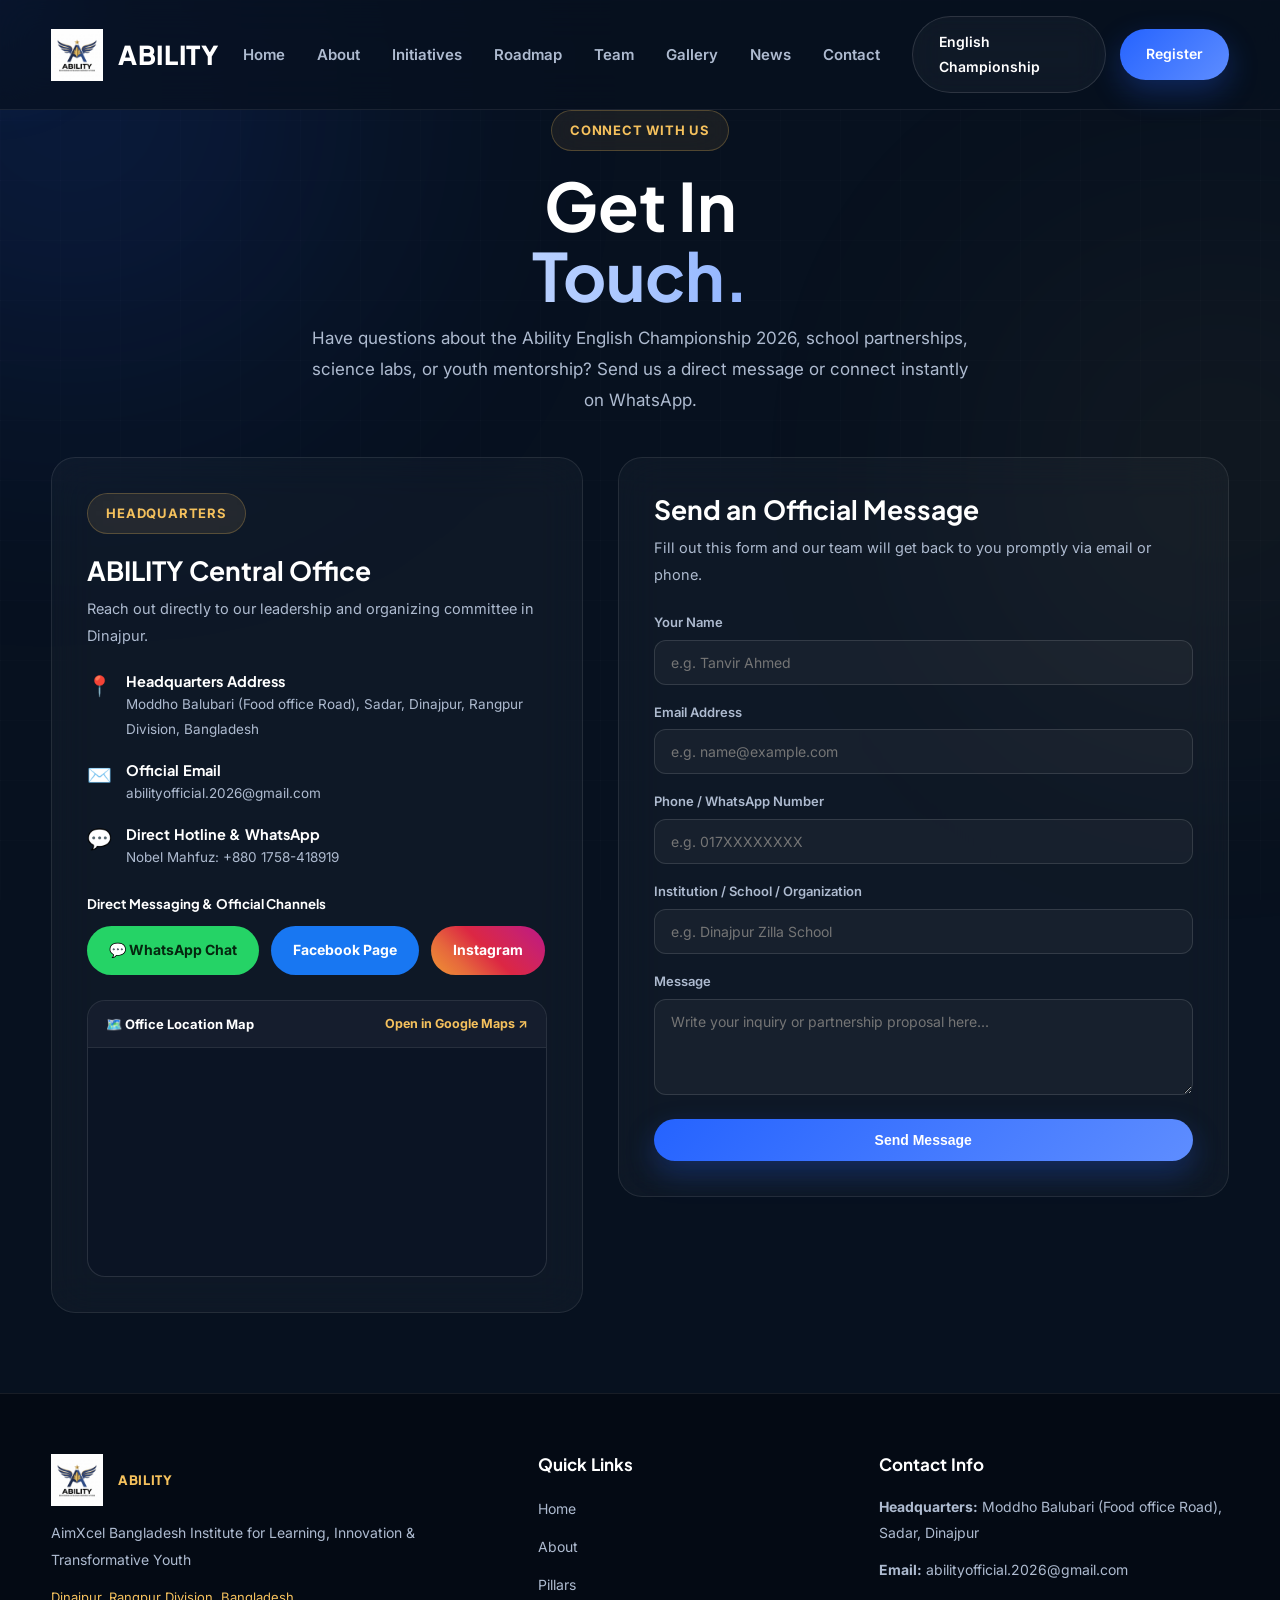
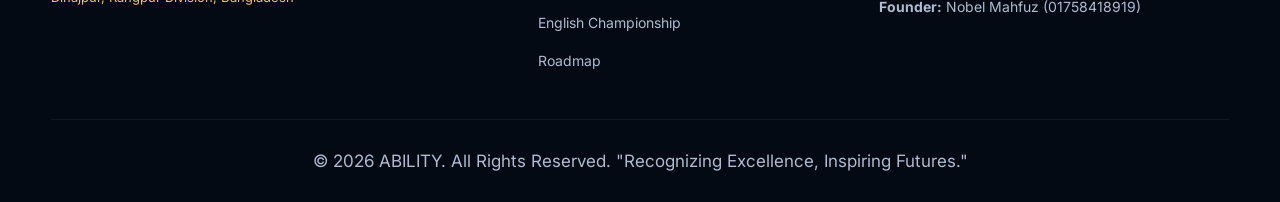
==== contact.html @ b31325cd "Updated all website pages and assets" ====
<!DOCTYPE html>
<html lang="en">
<head>
    <meta charset="UTF-8">
    <meta name="viewport" content="width=device-width, initial-scale=1.0">
    <title>Contact Us | ABILITY</title>
    <meta name="description" content="Connect with ABILITY headquarters in Dinajpur. Reach out via WhatsApp, email, or send us a direct message.">
    
    <link rel="preconnect" href="https://fonts.googleapis.com">
    <link rel="preconnect" href="https://fonts.gstatic.com" crossorigin>
    <link href="https://fonts.googleapis.com/css2?family=Inter:wght@300;400;500;600;700&family=Plus+Jakarta+Sans:wght@600;700;800&display=swap" rel="stylesheet">
    
    <link rel="stylesheet" href="assets/css/style.css">
</head>
<body>

    <!-- ================= BACKGROUND ================= -->
    <div class="background-grid"></div>
    <div class="background-glow glow-1"></div>
    <div class="background-glow glow-2"></div>
    <div class="mouse-glow"></div>

    <!-- ================= HEADER ================= -->
    <header class="header">
        <div class="container">
            <nav class="navbar">
                <a href="index.html" class="logo">
                    <img src="assets/images/logo.png" alt="ABILITY Logo">
                    <span>ABILITY</span>
                </a>

                <ul class="nav-menu">
                    <li><a href="index.html">Home</a></li>
                    <li><a href="index.html#about">About</a></li>
                    <li><a href="index.html#pillars">Initiatives</a></li>
                    <li><a href="index.html#roadmap">Roadmap</a></li>
                    <li><a href="team.html">Team</a></li>
                    <li><a href="gallery.html">Gallery</a></li>
                    <li><a href="news.html">News</a></li>
                    <li><a href="contact.html" class="active">Contact</a></li>
                </ul>

                <div class="nav-buttons">
                    <a href="english-championship.html" class="btn btn-outline">English Championship</a>
                    <a href="register.html" class="btn btn-primary">Register</a>
                </div>

                <div class="menu-btn" id="menu-btn">
                    <span></span>
                    <span></span>
                    <span></span>
                </div>
            </nav>
        </div>
    </header>

    <!-- ================= PAGE HERO ================= -->
    <section class="page-hero">
        <div class="container text-center">
            <span class="section-tag">CONNECT WITH US</span>
            <h1 class="hero-title">Get In <span>Touch.</span></h1>
            <p class="hero-description">
                Have questions about the Ability English Championship 2026, school partnerships, science labs, or youth mentorship? Send us a direct message or connect instantly on WhatsApp.
            </p>
        </div>
    </section>

    <!-- ================= CONTACT & MAP SECTION ================= -->
    <section class="contact-section reveal">
        <div class="container">
            <div class="contact-grid">
                
                <!-- LEFT: CONTACT INFO & ACTION CHANNELS -->
                <div class="contact-info-card">
                    <span class="section-tag">HEADQUARTERS</span>
                    <h3>ABILITY Central Office</h3>
                    <p class="contact-lead">
                        Reach out directly to our leadership and organizing committee in Dinajpur.
                    </p>

                    <div class="info-list">
                        <div class="info-item">
                            <div class="info-icon">📍</div>
                            <div>
                                <h5>Headquarters Address</h5>
                                <p>Moddho Balubari (Food office Road), Sadar, Dinajpur, Rangpur Division, Bangladesh</p>
                            </div>
                        </div>

                        <div class="info-item">
                            <div class="info-icon">✉️</div>
                            <div>
                                <h5>Official Email</h5>
                                <p><a href="mailto:abilityofficial.2026@gmail.com">abilityofficial.2026@gmail.com</a></p>
                            </div>
                        </div>

                        <div class="info-item">
                            <div class="info-icon">💬</div>
                            <div>
                                <h5>Direct Hotline & WhatsApp</h5>
                                <p>Nobel Mahfuz: +880 1758-418919</p>
                            </div>
                        </div>
                    </div>

                    <!-- DIRECT QUICK CHANNELS WITH BIGGER BRAND BUTTONS -->
                    <div class="social-box">
                        <h5>Direct Messaging & Official Channels</h5>
                        <div class="brand-buttons-row">
                            <a href="https://wa.me/8801758418919?text=Hello%20ABILITY%20Team,%20I%20have%20an%20inquiry%20regarding%20the%20English%20Championship%202026." target="_blank" rel="noopener noreferrer" class="brand-btn btn-whatsapp">
                                💬 WhatsApp Chat
                            </a>
                            <a href="https://www.facebook.com/profile.php?id=61593078632168" target="_blank" rel="noopener noreferrer" class="brand-btn btn-facebook">
                                Facebook Page
                            </a>
                            <a href="https://www.instagram.com/ability_official.bd?igsh=bXRxYW84OXI5aXI0&igsi=bXRxYW84OXI5aXI0" target="_blank" rel="noopener noreferrer" class="brand-btn btn-instagram">
                                Instagram
                            </a>
                        </div>
                    </div>

                    <!-- EMBEDDED MAP -->
                    <div class="map-container">
                        <div class="map-header">
                            <span>🗺️ Office Location Map</span>
                            <a href="https://maps.app.goo.gl/RxtXwzQUQpukvYbc9" target="_blank" rel="noopener noreferrer" class="map-direct-link">Open in Google Maps ↗</a>
                        </div>
                        <iframe 
                            src="https://maps.google.com/maps?q=Moddho%20Balubari%20Food%20office%20Road%20Dinajpur&t=&z=15&ie=UTF8&iwloc=&output=embed" 
                            width="100%" 
                            height="220" 
                            style="border:0;" 
                            allowfullscreen="" 
                            loading="lazy" 
                            referrerpolicy="no-referrer-when-downgrade">
                        </iframe>
                    </div>
                </div>

                <!-- RIGHT: CONTACT FORM -->
                <div class="contact-form-card">
                    <h3>Send an Official Message</h3>
                    <p class="form-subtext">Fill out this form and our team will get back to you promptly via email or phone.</p>
                    
                    <form class="contact-form" onsubmit="event.preventDefault(); alert('Thank you! Your message has been sent to abilityofficial.2026@gmail.com.');">
                        <div class="form-group">
                            <label>Your Name</label>
                            <input type="text" placeholder="e.g. Tanvir Ahmed" required>
                        </div>

                        <div class="form-group">
                            <label>Email Address</label>
                            <input type="email" placeholder="e.g. name@example.com" required>
                        </div>

                        <div class="form-group">
                            <label>Phone / WhatsApp Number</label>
                            <input type="tel" placeholder="e.g. 017XXXXXXXX" required>
                        </div>

                        <div class="form-group">
                            <label>Institution / School / Organization</label>
                            <input type="text" placeholder="e.g. Dinajpur Zilla School" required>
                        </div>

                        <div class="form-group">
                            <label>Message</label>
                            <textarea rows="4" placeholder="Write your inquiry or partnership proposal here..." required></textarea>
                        </div>

                        <button type="submit" class="btn btn-primary btn-block">Send Message</button>
                    </form>
                </div>

            </div>
        </div>
    </section>

    <!-- ================= FOOTER ================= -->
    <footer class="footer">
        <div class="container">
            <div class="footer-grid">
                <div class="footer-brand">
                    <a href="index.html" class="logo">
                        <img src="assets/images/logo.png" alt="ABILITY Logo">
                        <span>ABILITY</span>
                    </a>
                    <p>AimXcel Bangladesh Institute for Learning, Innovation & Transformative Youth</p>
                    <span>Dinajpur, Rangpur Division, Bangladesh</span>
                </div>

                <div class="footer-links">
                    <h4>Quick Links</h4>
                    <ul>
                        <li><a href="index.html">Home</a></li>
                        <li><a href="index.html#about">About</a></li>
                        <li><a href="index.html#pillars">Pillars</a></li>
                        <li><a href="english-championship.html">English Championship</a></li>
                        <li><a href="index.html#roadmap">Roadmap</a></li>
                    </ul>
                </div>

                <div class="footer-contact">
                    <h4>Contact Info</h4>
                    <p><strong>Headquarters:</strong> Moddho Balubari (Food office Road), Sadar, Dinajpur</p>
                    <p><strong>Email:</strong> abilityofficial.2026@gmail.com</p>
                    <p><strong>Founder:</strong> Nobel Mahfuz (01758418919)</p>
                </div>
            </div>

            <div class="footer-bottom">
                <p>&copy; 2026 ABILITY. All Rights Reserved. "Recognizing Excellence, Inspiring Futures."</p>
            </div>
        </div>
    </footer>

    <script src="assets/js/script.js"></script>
</body>
</html>
---- assets/css/style.css ----
/*====================================================
ABILITY 2.0 PREMIUM DESIGN SYSTEM
Refactored & Consolidated Sheet
====================================================*/
/*==============================
ROOT VARIABLES
==============================*/
:root {
  --navy: #07111F;
  --surface: #101B2D;
  --surface-light: #16243C;
  --surface-hover: #1B2C49;
  --primary: #2563FF;
  --primary-light: #5E8DFF;
  --primary-dark: #1A4FD9;
  --gold: #F5C15D;
  --gold-soft: #FFD980;
  --white: #FFFFFF;
  --text: #EDF3FF;
  --muted: #AEBBD0;
  --border: rgba(255, 255, 255, 0.08);
  --border-light: rgba(255, 255, 255, 0.12);
  --border-gold: rgba(245, 193, 93, 0.35);
  --shadow-sm: 0 10px 30px rgba(0, 0, 0, 0.18);
  --shadow: 0 25px 70px rgba(0, 0, 0, 0.35);
  --shadow-lg: 0 35px 90px rgba(0, 0, 0, 0.50);
  --radius: 24px;
  --radius-small: 18px;
  --transition: 0.35s ease;
  --container: 1340px;
}
/*==============================
RESET & GLOBAL SCROLL OVERLAP FIX
==============================*/
* {
  margin: 0;
  padding: 0;
  box-sizing: border-box;
}
html {
  scroll-behavior: smooth;
  scroll-padding-top: 110px; /* Header clearance fix */
}
body {
  background: var(--navy);
  color: var(--text);
  font-family: 'Inter', sans-serif;
  line-height: 1.75;
  overflow-x: hidden;
  position: relative;
  text-rendering: optimizeLegibility;
  -webkit-font-smoothing: antialiased;
  -moz-osx-font-smoothing: grayscale;
}
/*==============================
SELECTION & SCROLLBAR
==============================*/
::selection {
  background: var(--gold);
  color: #000;
}
::-webkit-scrollbar {
  width: 11px;
}
::-webkit-scrollbar-track {
  background: #08111C;
}
::-webkit-scrollbar-thumb {
  background: linear-gradient(180deg, var(--primary), var(--gold));
  border-radius: 999px;
  border: 2px solid #08111C;
}
::-webkit-scrollbar-thumb:hover {
  background: linear-gradient(180deg, var(--primary-light), var(--gold-soft));
}
/*==============================
BASE ELEMENTS
==============================*/
img {
  display: block;
  max-width: 100%;
  height: auto;
  user-select: none;
}
a {
  text-decoration: none;
  color: inherit;
  transition: var(--transition);
}
ul {
  list-style: none;
}
.container {
  width: min(92%, var(--container));
  margin-inline: auto;
  position: relative;
  z-index: 2;
}
/* TIGHTENED SECTION SPACING */
section {
  position: relative;
  padding: 65px 0;
  overflow: hidden;
}
h1, h2, h3, h4, h5 {
  font-family: 'Plus Jakarta Sans', sans-serif;
  font-weight: 700;
  line-height: 1.25;
  letter-spacing: 0px !important; /* FIXED: Removed -1.2px squishing */
  word-spacing: 0.5px !important;  /* FIXED: Ensures clear word separation */
  color: var(--white);
  text-shadow: none !important;    /* FIXED: Removes blurry glow */
  filter: none !important;
}
p {
  font-size: 17px;
  line-height: 1.9;
  color: var(--muted);
  text-shadow: none !important;
  filter: none !important;
}
/*==============================
BACKGROUND DECORATION
==============================*/
.background-grid {
  position: fixed;
  inset: 0;
  background-image:
    linear-gradient(rgba(255, 255, 255, .03) 1px, transparent 1px),
    linear-gradient(90deg, rgba(255, 255, 255, .03) 1px, transparent 1px);
  background-size: 60px 60px;
  opacity: .45;
  pointer-events: none;
  z-index: -3;
}
.background-glow {
  position: fixed;
  border-radius: 50%;
  filter: blur(150px);
  pointer-events: none;
  z-index: -2;
}
.glow-1 {
  width: 480px;
  height: 480px;
  background: #215CFF;
  left: -170px;
  top: -140px;
  opacity: .20;
}
.glow-2 {
  width: 420px;
  height: 420px;
  background: #F5C15D;
  right: -150px;
  top: 260px;
  opacity: .08;
}
.mouse-glow {
  position: fixed;
  width: 260px;
  height: 260px;
  border-radius: 50%;
  background: radial-gradient(circle, rgba(37, 99, 255, .18), rgba(37, 99, 255, .08) 35%, transparent 72%);
  pointer-events: none;
  transform: translate(-50%, -50%);
  filter: blur(12px);
  z-index: -1;
}
/*====================================================
HEADER & NAVBAR
====================================================*/
.header {
  position: fixed;
  top: 0;
  left: 0;
  width: 100%;
  z-index: 1000;
  padding: 16px 0;
  transition: all .35s ease;
  background: rgba(7, 17, 31, .75);
  backdrop-filter: blur(20px);
  -webkit-backdrop-filter: blur(20px);
  border-bottom: 1px solid rgba(255, 255, 255, .08);
}
.header.scrolled {
  padding: 12px 0;
  background: rgba(7, 17, 31, .92);
  box-shadow: 0 10px 40px rgba(0, 0, 0, .22);
}
.navbar {
  display: flex;
  align-items: center;
  justify-content: space-between;
  gap: 32px;
}
.logo {
  display: flex;
  align-items: center;
  gap: 15px;
  transition: var(--transition);
}
.logo:hover {
  transform: translateY(-2px);
}
.logo img {
  width: 52px;
  height: 52px;
  object-fit: contain;
}
.logo span {
  font-family: 'Plus Jakarta Sans', sans-serif;
  font-size: 26px;
  font-weight: 800;
  letter-spacing: .6px;
  color: var(--white);
}
.nav-menu {
  display: flex;
  align-items: center;
  gap: 32px;
}
.nav-menu a {
  position: relative;
  font-size: 15px;
  font-weight: 600;
  color: var(--muted);
  transition: var(--transition);
}
.nav-menu a:hover {
  color: var(--white);
}
.nav-menu a::after {
  content: "";
  position: absolute;
  left: 0;
  bottom: -6px;
  width: 0;
  height: 2px;
  border-radius: 999px;
  background: linear-gradient(90deg, var(--gold), var(--primary-light));
  transition: .35s;
}
.nav-menu a:hover::after {
  width: 100%;
}
.nav-buttons {
  display: flex;
  align-items: center;
  gap: 14px;
}
/*====================================================
BUTTONS
====================================================*/
.btn {
  display: inline-flex;
  align-items: center;
  justify-content: center;
  padding: 13px 26px;
  border-radius: 999px;
  font-size: 14px;
  font-weight: 600;
  cursor: pointer;
  transition: all .35s ease;
  user-select: none;
}
.btn-primary {
  background: linear-gradient(135deg, #2563FF, #5E8DFF);
  color: #fff;
  border: none;
  box-shadow: 0 12px 30px rgba(37, 99, 255, .28);
}
.btn-primary:hover {
  transform: translateY(-3px);
  box-shadow: 0 18px 45px rgba(37, 99, 255, .42);
}
.btn-outline {
  background: rgba(255, 255, 255, .04);
  border: 1px solid rgba(255, 255, 255, .12);
  backdrop-filter: blur(16px);
  -webkit-backdrop-filter: blur(16px);
  color: #fff;
}
.btn-outline:hover {
  transform: translateY(-3px);
  border-color: rgba(245, 193, 93, .45);
  background: rgba(245, 193, 93, .08);
}
.menu-btn {
  display: none;
  width: 40px;
  height: 40px;
  cursor: pointer;
  flex-direction: column;
  justify-content: center;
  gap: 6px;
}
.menu-btn span {
  width: 100%;
  height: 3px;
  border-radius: 999px;
  background: #fff;
}
/*====================================================
HERO
====================================================*/
.hero {
  min-height: auto;
  display: flex;
  align-items: center;
  padding: 130px 0 45px 0; /* Header headroom offset */
  overflow: hidden;
}
.hero-grid {
  display: grid;
  grid-template-columns: 1.08fr .92fr;
  align-items: center;
  gap: 60px;
}
.hero-content {
  position: relative;
  z-index: 5;
}
.section-tag {
  display: inline-flex;
  align-items: center;
  padding: 8px 18px;
  border-radius: 999px;
  border: 1px solid rgba(245, 193, 93, .25);
  background: rgba(245, 193, 93, .08);
  backdrop-filter: blur(18px);
  color: var(--gold);
  font-size: 13px;
  font-weight: 700;
  letter-spacing: .8px;
  text-transform: uppercase;
  margin-bottom: 20px;
}
.hero-title {
  font-size: clamp(3.2rem, 5.2vw, 4.6rem);
  line-height: 1.05;
  color: #fff;
  margin-bottom: 20px;
}
.hero-title span {
  display: block;
  background: linear-gradient(90deg, #ffffff, #A9C6FF, #2563FF);
  -webkit-background-clip: text;
  -webkit-text-fill-color: transparent;
}
.hero-description {
  max-width: 600px;
  font-size: 17px;
  line-height: 1.85;
  color: var(--muted);
  margin-bottom: 30px;
}
.hero-buttons {
  display: flex;
  flex-wrap: wrap;
  gap: 16px;
  margin-bottom: 28px;
}
.hero-stats {
  display: flex;
  gap: 16px;
  flex-wrap: wrap;
}
.stat-card {
  position: relative;
  overflow: hidden;
  min-width: 150px;
  padding: 20px;
  border-radius: 20px;
  background: rgba(255, 255, 255, .03);
  border: 1px solid rgba(255, 255, 255, .08);
  backdrop-filter: blur(18px);
  transition: .35s;
}
.stat-card::before {
  content: "";
  position: absolute;
  left: 0;
  top: 0;
  width: 100%;
  height: 3px;
  background: linear-gradient(90deg, var(--gold), var(--primary));
}
.stat-card:hover {
  transform: translateY(-6px);
  border-color: rgba(245, 193, 93, .40);
  box-shadow: 0 20px 40px rgba(0, 0, 0, .30);
}
.stat-card h3 {
  font-size: 32px;
  color: #fff;
  margin-bottom: 6px;
}
.stat-card p {
  font-size: 14px;
  color: var(--muted);
}
/* HERO VISUAL & KNOWLEDGE NETWORK */
.hero-visual {
  position: relative;
  display: flex;
  align-items: center;
  justify-content: center;
  min-height: 500px;
}
.knowledge-network {
  position: relative;
  width: 560px;
  height: 560px;
}
.network-center {
  position: absolute;
  left: 50%;
  top: 50%;
  transform: translate(-50%, -50%);
  text-align: center;
  z-index: 5;
}
.center-glow {
  position: absolute;
  width: 250px;
  height: 250px;
  border-radius: 50%;
  background: radial-gradient(circle, rgba(37, 99, 255, .45), transparent 70%);
  filter: blur(30px);
  animation: centerPulse 5s ease-in-out infinite;
}
.center-circle {
  width: 110px;
  height: 110px;
  border-radius: 50%;
  background: linear-gradient(135deg, #163B96, #2563FF);
  display: flex;
  align-items: center;
  justify-content: center;
  border: 2px solid rgba(255, 255, 255, .18);
  box-shadow: 0 15px 35px rgba(37, 99, 255, .35);
  position: relative;
  z-index: 2;
}
.center-circle img {
  width: 62px;
}
.network-center h4 {
  margin-top: 14px;
  color: #fff;
  font-size: 20px;
  font-weight: 700;
}
.network-node {
  position: absolute;
  width: 170px;
  padding: 18px;
  border-radius: 20px;
  background: rgba(255, 255, 255, .03);
  border: 1px solid rgba(255, 255, 255, .08);
  backdrop-filter: blur(18px);
  text-align: center;
  transition: .35s ease;
  z-index: 3;
}
.network-node::before {
  content: "";
  position: absolute;
  left: 0;
  top: 0;
  width: 100%;
  height: 3px;
  background: linear-gradient(90deg, var(--gold), var(--primary));
}
.network-node:hover {
  transform: translateY(-6px);
  border-color: rgba(245, 193, 93, .35);
  box-shadow: 0 20px 40px rgba(0, 0, 0, .35);
}
.node-icon {
  width: 52px;
  height: 52px;
  margin: 0 auto 12px;
  display: flex;
  align-items: center;
  justify-content: center;
}
.node-icon img {
  width: 44px;
  height: 44px;
}
.network-node h5 {
  color: #fff;
  font-size: 16px;
  margin-bottom: 6px;
}
.network-node span {
  font-size: 13px;
  color: var(--muted);
}
.node-1 { left: 10px; top: 30px; }
.node-2 { right: 10px; top: 30px; }
.node-3 { left: 10px; bottom: 30px; }
.node-4 { right: 10px; bottom: 30px; }
/* SCROLL INDICATOR */
.scroll-indicator {
  position: absolute;
  left: 50%;
  bottom: 12px;
  transform: translateX(-50%);
  display: flex;
  flex-direction: column;
  align-items: center;
  gap: 8px;
  opacity: .8;
}
.scroll-indicator span {
  font-size: 11px;
  letter-spacing: 2px;
  text-transform: uppercase;
  color: var(--muted);
}
.scroll-mouse {
  width: 26px;
  height: 44px;
  border-radius: 999px;
  border: 2px solid rgba(255, 255, 255, .20);
  display: flex;
  justify-content: center;
  padding-top: 6px;
}
.scroll-wheel {
  width: 4px;
  height: 8px;
  border-radius: 20px;
  background: var(--gold);
  animation: wheel 2s infinite;
}
/*=========================================
IMPACT STATISTICS SECTION
=========================================*/
.impact {
  padding: 65px 0;
}
.section-heading {
  max-width: 720px;
  margin: 0 auto 45px;
  text-align: center;
}
.section-heading h2 {
  font-size: clamp(2.2rem, 4vw, 3.2rem);
  margin: 14px 0;
  color: #fff;
}
.section-heading h2 span {
  background: linear-gradient(90deg, var(--gold), var(--primary));
  -webkit-background-clip: text;
  -webkit-text-fill-color: transparent;
}
.impact-grid {
  display: grid;
  grid-template-columns: repeat(4, 1fr);
  gap: 24px;
  margin-bottom: 45px;
}
.impact-card {
  position: relative;
  padding: 32px 22px;
  text-align: center;
  border-radius: 22px;
  background: rgba(255, 255, 255, .03);
  border: 1px solid rgba(255, 255, 255, .08);
  backdrop-filter: blur(18px);
  transition: .35s;
}
.impact-card::before {
  content: "";
  position: absolute;
  left: 0;
  top: 0;
  width: 100%;
  height: 3px;
  background: linear-gradient(90deg, var(--gold), var(--primary));
}
.impact-card:hover {
  transform: translateY(-8px);
  border-color: rgba(245, 193, 93, .35);
  box-shadow: 0 25px 50px rgba(0, 0, 0, .35);
}
.impact-icon {
  width: 64px;
  height: 64px;
  margin: 0 auto 18px;
  border-radius: 18px;
  display: flex;
  align-items: center;
  justify-content: center;
  background: linear-gradient(135deg, #1A4FD9, #2563FF);
}
.impact-icon img {
  width: 36px;
  height: 36px;
  object-fit: contain;
}
.impact-card h3 {
  font-size: 2.2rem;
  margin-bottom: 8px;
  color: #fff;
}
.impact-card span {
  font-size: 13px;
  letter-spacing: .8px;
  text-transform: uppercase;
  color: var(--muted);
}
.impact-message {
  position: relative;
  max-width: 850px;
  margin: auto;
  padding: 45px;
  text-align: center;
  border-radius: 26px;
  background: linear-gradient(135deg, #152849, #0D1A2F);
  border: 1px solid rgba(255, 255, 255, .08);
}
.impact-message::before {
  content: "";
  position: absolute;
  left: 0;
  top: 0;
  width: 100%;
  height: 3px;
  background: linear-gradient(90deg, var(--gold), var(--primary));
}
.impact-message h3 {
  font-size: 1.8rem;
  margin-bottom: 14px;
  color: #fff;
}
/*=========================================
ABOUT SECTION & ORBITAL DIAGRAM (CENTERED)
=========================================*/
.about {
  padding: 65px 0;
  background: linear-gradient(180deg, #07111F, #091524);
}
.about-grid {
  display: grid;
  grid-template-columns: 1fr 1fr;
  align-items: center;
  gap: 60px;
}
.about-visual {
  display: flex;
  justify-content: center;
  align-items: center;
  position: relative;
  min-height: 420px;
  width: 100%;
}
.vision-circle {
  position: relative;
  width: 320px;
  height: 320px;
  border-radius: 50%;
  display: flex;
  justify-content: center;
  align-items: center;
  background: rgba(255, 255, 255, .02);
  border: 1px solid rgba(255, 255, 255, .10);
  box-shadow: 0 0 60px rgba(37, 99, 255, .12);
}
.vision-circle::before {
  content: "";
  position: absolute;
  inset: 10px;
  border-radius: 50%;
  border: 1px dashed rgba(255, 255, 255, .12);
  pointer-events: none;
}
.vision-core {
  width: 130px;
  height: 130px;
  border-radius: 50%;
  background: linear-gradient(135deg, #1D4ED8, #2563FF);
  display: flex;
  justify-content: center;
  align-items: center;
  border: 2px solid rgba(255, 255, 255, .20);
  box-shadow: 0 0 40px rgba(37, 99, 255, .40);
  z-index: 5;
}
.vision-core img {
  width: 68px;
  object-fit: contain;
}
.orbit {
  position: absolute;
  width: 64px;
  height: 64px;
  border-radius: 50%;
  display: flex;
  justify-content: center;
  align-items: center;
  background: #101B2D;
  border: 1px solid rgba(245, 193, 93, .35);
  box-shadow: 0 10px 25px rgba(0, 0, 0, .4);
  z-index: 6;
  transition: .35s ease;
}
.orbit:hover {
  transform: scale(1.12);
  border-color: var(--gold);
}
.orbit img {
  width: 34px;
  height: 34px;
  object-fit: contain;
}
.orbit-1 { top: -32px; left: calc(50% - 32px); }
.orbit-2 { right: -32px; top: calc(50% - 32px); }
.orbit-3 { bottom: -32px; left: calc(50% - 32px); }
.orbit-4 { left: -32px; top: calc(50% - 32px); }
.vision-line {
  position: absolute;
  background: linear-gradient(90deg, rgba(37, 99, 255, .35), rgba(245, 193, 93, .25));
  pointer-events: none;
}
.line-a { width: 320px; height: 1px; top: 50%; left: 0; transform: translateY(-50%); }
.line-b { width: 1px; height: 320px; left: 50%; top: 0; transform: translateX(-50%); }
.about-content h2 {
  font-size: clamp(2.4rem, 3.8vw, 3rem);
  margin-bottom: 20px;
}
.about-content h2 span {
  background: linear-gradient(90deg, #ffffff, #9DC0FF, #4F86FF);
  -webkit-background-clip: text;
  -webkit-text-fill-color: transparent;
}
.value-grid {
  display: grid;
  grid-template-columns: repeat(2, 1fr);
  gap: 22px;
  margin-top: 35px;
}
.value-card {
  position: relative;
  padding: 26px;
  border-radius: 22px;
  background: rgba(255, 255, 255, .03);
  border: 1px solid rgba(255, 255, 255, .08);
  backdrop-filter: blur(18px);
  transition: .35s;
}
.value-card::before {
  content: "";
  position: absolute;
  left: 0;
  top: 0;
  width: 100%;
  height: 3px;
  background: linear-gradient(90deg, var(--gold), var(--primary));
}
.value-card:hover {
  transform: translateY(-8px);
  border-color: rgba(245, 193, 93, .35);
}
.value-icon {
  width: 58px;
  height: 58px;
  border-radius: 16px;
  display: flex;
  align-items: center;
  justify-content: center;
  margin-bottom: 16px;
  background: linear-gradient(135deg, #2563FF, #1848D9);
}
.value-icon img {
  width: 38px;
  height: 38px;
  object-fit: contain;
}
.value-card h4 {
  font-size: 18px;
  margin-bottom: 8px;
  color: #fff;
}
.value-card span {
  font-size: 14px;
  color: var(--muted);
}
/*=========================================
CORE PILLARS SECTION
=========================================*/
.pillars {
  padding: 65px 0;
}
.pillars-layout {
  display: grid;
  grid-template-columns: 1fr 360px 1fr;
  gap: 32px;
  align-items: center;
  margin-top: 45px;
}
.pillar-column {
  display: flex;
  flex-direction: column;
  gap: 22px;
}
.pillar-card {
  position: relative;
  padding: 28px;
  border-radius: 22px;
  background: rgba(255, 255, 255, .03);
  border: 1px solid rgba(255, 255, 255, .08);
  backdrop-filter: blur(18px);
  transition: .35s;
}
.pillar-card::before {
  content: "";
  position: absolute;
  left: 0;
  top: 0;
  width: 100%;
  height: 3px;
  background: linear-gradient(90deg, var(--gold), var(--primary));
}
.pillar-card:hover {
  transform: translateY(-8px);
  border-color: rgba(245, 193, 93, .35);
}
.pillar-icon {
  width: 60px;
  height: 60px;
  display: flex;
  align-items: center;
  justify-content: center;
  margin-bottom: 18px;
  border-radius: 16px;
  background: linear-gradient(135deg, #2563FF, #1848D9);
}
.pillar-icon img {
  width: 36px;
  height: 36px;
  object-fit: contain;
}
.pillar-card h3 {
  font-size: 1.35rem;
  margin-bottom: 12px;
  color: #fff;
}
.pillar-center {
  display: flex;
  justify-content: center;
  align-items: center;
}
.pillar-center img {
  width: 100%;
  max-width: 350px;
  animation: float 7s ease-in-out infinite;
}
/*=========================================
ENGLISH CHAMPIONSHIP SECTION
=========================================*/
.championship-home {
  padding: 65px 0;
}
.day-card {
  background: rgba(255, 255, 255, .03);
  border: 1px solid rgba(245, 193, 93, .22);
  border-radius: 24px;
  padding: 35px;
  margin-top: 24px;
  backdrop-filter: blur(18px);
  transition: .35s;
}
.day-card:hover {
  transform: translateY(-4px);
  border-color: rgba(245, 193, 93, .45);
}
.day-top {
  margin-bottom: 28px;
}
.day-badge {
  display: inline-flex;
  padding: 6px 16px;
  border-radius: 40px;
  background: rgba(245, 193, 93, .12);
  color: var(--gold);
  font-size: .8rem;
  font-weight: 700;
  letter-spacing: 1px;
  margin-bottom: 12px;
}
.day-top h3 {
  font-size: 1.8rem;
  color: #fff;
}
.event-box {
  margin-top: 28px;
}
.event-head {
  display: flex;
  justify-content: space-between;
  align-items: center;
  margin-bottom: 20px;
  flex-wrap: wrap;
  gap: 10px;
}
.event-head h4 {
  color: var(--gold);
  font-size: 1.3rem;
}
.event-head span {
  color: rgba(255, 255, 255, .65);
  font-size: .9rem;
}
.event-steps {
  display: grid;
  grid-template-columns: repeat(3, 1fr);
  gap: 20px;
}
.step-card {
  background: #151d2b;
  border: 1px solid rgba(255, 255, 255, .06);
  border-radius: 18px;
  padding: 24px;
  transition: .35s;
}
.step-card:hover {
  transform: translateY(-6px);
  border-color: rgba(245, 193, 93, .45);
}
.step-number {
  width: 40px;
  height: 40px;
  border-radius: 12px;
  background: linear-gradient(135deg, #2563ff, #f5c15d);
  display: flex;
  align-items: center;
  justify-content: center;
  color: #fff;
  font-weight: 800;
  margin-bottom: 14px;
}
.step-card h5 {
  color: #fff;
  font-size: 1.1rem;
  margin-bottom: 10px;
}
.pill-list {
  display: flex;
  flex-wrap: wrap;
  gap: 14px;
  margin-top: 15px;
}
.event-pill {
  display: inline-flex;
  align-items: center;
  justify-content: center;
  padding: 12px 20px;
  border-radius: 999px;
  background: linear-gradient(135deg, rgba(37, 99, 255, .16), rgba(245, 193, 93, .10));
  border: 1px solid rgba(245, 193, 93, .28);
  color: #fff;
  font-weight: 600;
  transition: .35s;
}
.event-pill:hover {
  transform: translateY(-3px);
  border-color: var(--gold);
}
.championship-buttons {
  margin-top: 40px;
  display: flex;
  justify-content: center;
  gap: 18px;
}
/*=========================================
ROADMAP SECTION
=========================================*/
.roadmap-home {
  padding: 65px 0;
}
.roadmap-layout {
  display: grid;
  grid-template-columns: 1fr 1.1fr;
  gap: 60px;
  align-items: center;
  margin-top: 30px;
}
.roadmap-image {
  display: flex;
  justify-content: center;
  align-items: center;
}
.roadmap-image img {
  width: 100%;
  max-width: 620px;
  animation: float 8s ease-in-out infinite;
}
.roadmap-timeline {
  position: relative;
  padding-left: 35px;
}
.roadmap-timeline::before {
  content: "";
  position: absolute;
  left: 10px;
  top: 15px;
  bottom: 15px;
  width: 3px;
  background: linear-gradient(180deg, #2563ff, #f5c15d);
  border-radius: 20px;
}
.roadmap-item {
  position: relative;
  margin-bottom: 30px;
  padding: 26px;
  border-radius: 22px;
  background: rgba(255, 255, 255, .03);
  border: 1px solid rgba(255, 255, 255, .08);
  backdrop-filter: blur(18px);
  transition: .35s;
}
.roadmap-item:last-child {
  margin-bottom: 0;
}
.roadmap-item::before {
  content: "";
  position: absolute;
  left: -32px;
  top: 32px;
  width: 16px;
  height: 16px;
  border-radius: 50%;
  background: linear-gradient(135deg, #2563ff, #f5c15d);
  border: 3px solid var(--navy);
  box-shadow: 0 0 14px rgba(37, 99, 255, .45);
}
.roadmap-item:hover, .roadmap-item.active {
  border-color: rgba(245, 193, 93, .45);
  background: linear-gradient(135deg, rgba(37, 99, 255, .08), rgba(255, 255, 255, .04));
}
.roadmap-year {
  display: inline-flex;
  padding: 6px 14px;
  border-radius: 40px;
  background: rgba(245, 193, 93, .12);
  color: var(--gold);
  font-size: .8rem;
  font-weight: 700;
  letter-spacing: 1px;
  margin-bottom: 12px;
}
.roadmap-content h3 {
  font-size: 1.3rem;
  margin-bottom: 10px;
  color: #fff;
}
/*=========================================
FOOTER
=========================================*/
.footer {
  padding: 60px 0 25px 0;
  background: #040A14;
  border-top: 1px solid rgba(255, 255, 255, .08);
}
.footer-grid {
  display: grid;
  grid-template-columns: 1.5fr 1fr 1.2fr;
  gap: 50px;
  margin-bottom: 45px;
}
.footer-brand p {
  font-size: 14px;
  margin: 14px 0 8px 0;
}
.footer-brand span {
  font-size: 13px;
  color: var(--gold);
}
.footer-links h4, .footer-contact h4 {
  font-size: 17px;
  color: #fff;
  margin-bottom: 18px;
}
.footer-links ul {
  display: flex;
  flex-direction: column;
  gap: 10px;
}
.footer-links a {
  font-size: 14px;
  color: var(--muted);
}
.footer-links a:hover {
  color: var(--gold);
}
.footer-contact p {
  font-size: 14px;
  margin-bottom: 10px;
}
.footer-bottom {
  text-align: center;
  padding-top: 25px;
  border-top: 1px solid rgba(255, 255, 255, .05);
  font-size: 13px;
  color: var(--muted);
}
/*=========================================
ANIMATIONS
=========================================*/
@keyframes float {
  0% { transform: translateY(0); }
  50% { transform: translateY(-10px); }
  100% { transform: translateY(0); }
}
@keyframes centerPulse {
  0%, 100% { transform: scale(1); opacity: .9; }
  50% { transform: scale(1.08); opacity: 1; }
}
@keyframes wheel {
  0% { transform: translateY(0); opacity: 1; }
  100% { transform: translateY(14px); opacity: 0; }
}
/*=========================================
CONSOLIDATED RESPONSIVE BREAKPOINTS
=========================================*/
@media (max-width: 1200px) {
  .hero-grid {
    grid-template-columns: 1fr;
    gap: 40px;
    text-align: center;
  }
  .hero-description {
    margin-inline: auto;
  }
  .hero-buttons, .hero-stats {
    justify-content: center;
  }
  .about-grid {
    grid-template-columns: 1fr;
    gap: 45px;
    text-align: center;
  }
  .value-grid {
    margin-top: 30px;
  }
  .pillars-layout {
    grid-template-columns: 1fr;
    gap: 35px;
  }
  .pillar-center {
    order: -1;
  }
  .roadmap-layout {
    grid-template-columns: 1fr;
    gap: 40px;
  }
  .roadmap-image {
    order: -1;
  }
}
@media (max-width: 992px) {
  .impact-grid {
    grid-template-columns: repeat(2, 1fr);
  }
  .event-steps {
    grid-template-columns: 1fr;
  }
  .event-head {
    flex-direction: column;
    align-items: flex-start;
  }
  .footer-grid {
    grid-template-columns: 1fr;
    gap: 35px;
  }
}
@media (max-width: 768px) {
  .menu-btn {
    display: flex;
  }
  .nav-menu {
    position: fixed;
    top: 70px;
    left: -100%;
    width: 100%;
    height: calc(100vh - 70px);
    background: rgba(7, 17, 31, .98);
    backdrop-filter: blur(24px);
    flex-direction: column;
    justify-content: center;
    gap: 24px;
    transition: .35s ease;
  }
  .nav-menu.active {
    left: 0;
  }
  .nav-buttons {
    display: none;
  }
  .hero {
    padding: 110px 0 35px 0;
  }
  .hero-title {
    font-size: 2.6rem;
  }
  .knowledge-network {
    width: 340px;
    height: 340px;
  }
  .network-node {
    width: 130px;
    padding: 12px;
  }
  .node-icon {
    width: 36px;
    height: 36px;
  }
  .node-icon img {
    width: 30px;
    height: 30px;
  }
  .network-node h5 {
    font-size: 13px;
  }
  .network-node span {
    font-size: 11px;
  }
  .vision-circle {
    width: 260px;
    height: 260px;
  }
  .vision-core {
    width: 100px;
    height: 100px;
  }
  .vision-core img {
    width: 50px;
  }
  .value-grid {
    grid-template-columns: 1fr;
  }
  .roadmap-timeline {
    padding-left: 24px;
  }
  .roadmap-item::before {
    left: -22px;
  }
  .championship-buttons {
    flex-direction: column;
    align-items: center;
  }
}
@media (max-width: 576px) {
  .impact-grid {
    grid-template-columns: 1fr;
  }
  .hero-stats {
    flex-direction: column;
  }
  .stat-card {
    width: 100%;
  }
  .impact-message {
    padding: 25px;
  }
  .day-card {
    padding: 20px;
  }
}
/*=========================================
LEADERSHIP & STRATEGIC YOUTH NETWORK
=========================================*/
.leadership-home {
  padding: 65px 0;
}
.leadership-grid {
  display: grid;
  grid-template-columns: repeat(2, 1fr);
  gap: 30px;
  margin-top: 35px;
}
.leadership-card {
  display: grid;
  grid-template-columns: 200px 1fr;
  gap: 25px;
  align-items: center;
  background: rgba(255, 255, 255, 0.03);
  border: 1px solid rgba(255, 255, 255, 0.08);
  backdrop-filter: blur(18px);
  -webkit-backdrop-filter: blur(18px);
  border-radius: 24px;
  padding: 28px;
  transition: transform 0.35s ease, border-color 0.35s ease;
}
.leadership-card:hover {
  transform: translateY(-6px);
  border-color: rgba(245, 193, 93, 0.35);
  box-shadow: 0 20px 50px rgba(0, 0, 0, 0.30);
}
.leadership-img {
  width: 100%;
  height: 200px;
  border-radius: 18px;
  overflow: hidden;
  background: rgba(255, 255, 255, 0.02);
  display: flex;
  align-items: center;
  justify-content: center;
  border: 1px solid rgba(255, 255, 255, 0.06);
}
.leadership-img img {
  width: 100%;
  height: 100%;
  object-fit: cover;
  object-position: top center;
}
.partner-img img {
  object-fit: contain;
  padding: 15px;
  background: #ffffff;
}
.leadership-badge {
  display: inline-block;
  color: var(--gold);
  font-size: 11px;
  font-weight: 700;
  letter-spacing: 1px;
  text-transform: uppercase;
  margin-bottom: 8px;
}
.leadership-content h3 {
  font-size: 1.45rem;
  color: #fff;
  margin-bottom: 12px;
  font-weight: 800;
}
.leadership-content p {
  font-size: 14px;
  line-height: 1.8;
  color: rgba(255, 255, 255, 0.74);
}
@media (max-width: 1100px) {
  .leadership-grid {
    grid-template-columns: 1fr;
  }
}
@media (max-width: 576px) {
  .leadership-card {
    grid-template-columns: 1fr;
    text-align: center;
  }
  .leadership-img {
    width: 180px;
    height: 180px;
    margin: 0 auto 15px;
  }
}
/*=========================================
TEAM PAGE & FOUNDER CARD STYLING
=========================================*/
.page-hero {
  padding: 110px 0 10px 0;
  text-align: center;
}
.page-hero .hero-title {
  margin-inline: auto;
  text-align: center;
  margin-bottom: 12px;
}
.page-hero .hero-description {
  max-width: 680px;
  margin-inline: auto;
  text-align: center;
  margin-bottom: 0;
}
.founder-section {
  padding: 20px 0 40px 0;
}
.founder-featured-card {
  display: grid;
  grid-template-columns: 320px 1fr;
  gap: 35px;
  align-items: center;
  background: rgba(255, 255, 255, 0.03);
  border: 1px solid rgba(245, 193, 93, 0.25);
  backdrop-filter: blur(18px);
  -webkit-backdrop-filter: blur(18px);
  border-radius: 28px;
  padding: 35px;
  max-width: 1050px;
  margin: 0 auto;
}
.founder-featured-img img {
  width: 100%;
  height: 380px;
  object-fit: cover;
  object-position: top center;
  border-radius: 20px;
  box-shadow: 0 20px 45px rgba(0, 0, 0, 0.4);
}
.founder-quote {
  font-style: italic;
  color: var(--gold-soft);
  font-size: 16px;
  border-left: 2px solid var(--gold);
  padding-left: 16px;
  margin: 14px 0;
}
.founder-socials {
  display: flex;
  gap: 12px;
  margin-top: 22px;
}
.social-chip {
  padding: 8px 16px;
  border-radius: 999px;
  background: rgba(255, 255, 255, 0.05);
  border: 1px solid rgba(255, 255, 255, 0.12);
  font-size: 12px;
  font-weight: 600;
  color: #fff;
  transition: 0.35s ease;
}
.social-chip:hover {
  border-color: var(--gold);
  background: rgba(245, 193, 93, 0.10);
  color: var(--gold);
}
.team-panel {
  padding: 60px 0;
}
.empty-panel-notice {
  text-align: center;
  padding: 30px;
  background: rgba(255, 255, 255, 0.02);
  border: 1px dashed rgba(255, 255, 255, 0.1);
  border-radius: 20px;
  max-width: 600px;
  margin: 20px auto 0 auto;
}
.empty-panel-notice p {
  color: var(--muted);
  font-size: 15px;
}
@media (max-width: 992px) {
  .founder-featured-card {
    grid-template-columns: 1fr;
    text-align: center;
  }
  .founder-featured-img img {
    max-width: 260px;
    height: 280px;
    margin: auto;
  }
  .founder-socials {
    justify-content: center;
  }
  .founder-quote {
    border-left: none;
    border-top: 2px solid var(--gold);
    padding-left: 0;
    padding-top: 12px;
  }
}
/*====================================================
PROFESSIONAL STYLING: CONTACT, NEWS, GALLERY & BRAND BUTTONS
====================================================*/
.contact-section, .gallery-section, .news-section {
  padding: 30px 0 80px 0;
}
.brand-buttons-row, .founder-socials {
  display: flex;
  flex-wrap: wrap;
  gap: 12px;
  margin-top: 14px;
}
.brand-btn, .social-chip {
  display: inline-flex;
  align-items: center;
  justify-content: center;
  padding: 12px 22px;
  border-radius: 999px;
  font-size: 14px;
  font-weight: 700;
  text-decoration: none;
  transition: transform 0.3s ease, box-shadow 0.3s ease;
  user-select: none;
  border: none;
}
.btn-whatsapp {
  background: #25D366;
  color: #05260f !important;
}
.btn-whatsapp:hover {
  transform: translateY(-3px);
  box-shadow: 0 10px 25px rgba(37, 211, 102, 0.4);
}
.btn-facebook {
  background: #1877F2;
  color: #FFFFFF !important;
}
.btn-facebook:hover {
  transform: translateY(-3px);
  box-shadow: 0 10px 25px rgba(24, 119, 242, 0.4);
}
.btn-instagram {
  background: linear-gradient(45deg, #f09433 0%, #e6683c 25%, #dc2743 50%, #cc2366 75%, #bc1888 100%);
  color: #FFFFFF !important;
}
.btn-instagram:hover {
  transform: translateY(-3px);
  box-shadow: 0 10px 25px rgba(220, 39, 67, 0.4);
}
.contact-grid {
  display: grid;
  grid-template-columns: 1fr 1.15fr;
  gap: 35px;
  align-items: start;
}
.contact-info-card, .contact-form-card {
  background: rgba(255, 255, 255, 0.03);
  border: 1px solid rgba(255, 255, 255, 0.09);
  backdrop-filter: blur(20px);
  -webkit-backdrop-filter: blur(20px);
  border-radius: 24px;
  padding: 35px;
}
.contact-info-card h3, .contact-form-card h3 {
  font-size: 1.65rem;
  margin-bottom: 8px;
}
.contact-lead, .form-subtext {
  font-size: 14.5px;
  color: #AEBBD0;
  margin-bottom: 22px;
}
.info-list {
  display: flex;
  flex-direction: column;
  gap: 18px;
  margin-bottom: 25px;
}
.info-item {
  display: flex;
  gap: 14px;
  align-items: flex-start;
}
.info-icon {
  font-size: 20px;
  line-height: 1.4;
}
.info-item h5 {
  font-size: 14.5px;
  color: #fff;
  margin-bottom: 2px;
}
.info-item p, .info-item a {
  font-size: 13.5px;
  color: #AEBBD0;
}
.info-item a:hover {
  color: var(--gold);
}
.map-container {
  margin-top: 25px;
  border-radius: 18px;
  overflow: hidden;
  border: 1px solid rgba(255, 255, 255, 0.12);
  background: #0b1424;
}
.map-header {
  display: flex;
  justify-content: space-between;
  align-items: center;
  padding: 12px 18px;
  background: rgba(255, 255, 255, 0.04);
  border-bottom: 1px solid rgba(255, 255, 255, 0.08);
}
.map-header span {
  font-size: 13px;
  font-weight: 700;
  color: #FFFFFF;
}
.map-direct-link {
  font-size: 12.5px;
  font-weight: 700;
  color: var(--gold);
  text-decoration: none;
}
.map-direct-link:hover {
  text-decoration: underline;
}
.contact-form {
  display: flex;
  flex-direction: column;
  gap: 16px;
}
.form-group label {
  display: block;
  font-size: 13px;
  font-weight: 600;
  color: #AEBBD0;
  margin-bottom: 6px;
}
.form-group input, .form-group textarea {
  width: 100%;
  padding: 13px 16px;
  border-radius: 12px;
  background: rgba(255, 255, 255, 0.04);
  border: 1px solid rgba(255, 255, 255, 0.12);
  color: #FFFFFF;
  font-family: inherit;
  font-size: 14px;
  transition: 0.3s ease;
}
.form-group input:focus, .form-group textarea:focus {
  outline: none;
  border-color: var(--gold);
  background: rgba(255, 255, 255, 0.08);
}
.btn-block {
  width: 100%;
}
.news-grid {
  display: grid;
  grid-template-columns: repeat(2, 1fr);
  gap: 28px;
}
.news-card {
  background: rgba(255, 255, 255, 0.03);
  border: 1px solid rgba(255, 255, 255, 0.08);
  backdrop-filter: blur(18px);
  border-radius: 22px;
  padding: 30px;
  display: flex;
  flex-direction: column;
  gap: 12px;
  transition: transform 0.35s ease, border-color 0.35s ease;
}
.news-card:hover {
  transform: translateY(-5px);
  border-color: rgba(245, 193, 93, 0.35);
}
.partner-news-card {
  display: grid;
  grid-template-columns: 140px 1fr;
  gap: 20px;
  align-items: center;
}
.news-card-img {
  width: 100%;
  height: 140px;
  border-radius: 16px;
  overflow: hidden;
  background: #ffffff;
  padding: 10px;
  display: flex;
  align-items: center;
  justify-content: center;
}
.news-card-img img {
  width: 100%;
  height: 100%;
  object-fit: contain;
}
.news-badge {
  display: inline-block;
  padding: 4px 12px;
  border-radius: 999px;
  background: rgba(245, 193, 93, 0.12);
  color: var(--gold);
  font-size: 11px;
  font-weight: 700;
  letter-spacing: 1px;
}
.news-badge.secondary {
  background: rgba(37, 99, 255, 0.15);
  color: var(--primary-light);
}
@media (max-width: 992px) {
  .contact-grid, .news-grid {
    grid-template-columns: 1fr;
  }
  .partner-news-card {
    grid-template-columns: 1fr;
    text-align: center;
  }
  .news-card-img {
    max-width: 140px;
    margin: 0 auto;
  }
  .brand-buttons-row {
    justify-content: center;
  }
}
/*====================================================
ENGLISH CHAMPIONSHIP PAGE - CLEAN & COMPACT STYLES
====================================================*/
.championship-hero {
  padding: 100px 0 30px 0;
}
.main-banner-card {
  max-width: 680px;
  margin: 0 auto;
  background: rgba(11, 26, 48, 0.4);
  border: 1px solid rgba(245, 193, 93, 0.25);
  border-radius: 20px;
  padding: 12px;
  box-shadow: 0 15px 35px rgba(0, 0, 0, 0.4);
}
.banner-image-container {
  width: 100%;
  border-radius: 14px;
  overflow: hidden;
}
.hero-banner-img {
  width: 100%;
  height: auto;
  display: block;
}
.hero-segments-summary {
  max-width: 780px;
  margin: 20px auto 0 auto;
  display: grid;
  grid-template-columns: 1fr 1fr;
  gap: 16px;
  padding-top: 16px;
  border-top: 1px solid rgba(255, 255, 255, 0.06);
}
.segment-group {
  display: flex;
  flex-direction: column;
  gap: 8px;
  align-items: center;
}
.group-title {
  font-size: 11px;
  font-weight: 800;
  color: var(--gold, #f5c15d);
  letter-spacing: 1px;
}
.pills-wrapper {
  display: flex;
  flex-wrap: wrap;
  justify-content: center;
  gap: 6px;
}
.pill {
  padding: 5px 12px;
  border-radius: 999px;
  font-size: 11.5px;
  font-weight: 600;
}
.gold-pill {
  background: rgba(245, 193, 93, 0.08);
  color: #f5c15d;
  border: 1px solid rgba(245, 193, 93, 0.25);
}
.blue-pill {
  background: rgba(37, 99, 255, 0.1);
  color: #60a5fa;
  border: 1px solid rgba(96, 165, 250, 0.2);
}
.rules-detailed-section {
  padding: 40px 0 80px 0;
}
.styled-section-tag {
  display: inline-block;
  padding: 4px 14px;
  border-radius: 999px;
  background: rgba(245, 193, 93, 0.1);
  color: var(--gold, #f5c15d);
  font-size: 10.5px;
  font-weight: 800;
  letter-spacing: 1.2px;
  margin-bottom: 10px;
}
.main-section-heading {
  font-size: 2rem;
  color: #ffffff;
  font-weight: 800;
}
.main-section-heading span {
  color: var(--gold, #f5c15d);
}
.section-subtext {
  color: #8a9bb5;
  font-size: 14px;
  margin-top: 4px;
}
.rules-container-grid {
  display: flex;
  flex-direction: column;
  gap: 24px;
  max-width: 860px;
  margin: 32px auto 0 auto;
}
.segment-rule-box {
  background: rgba(11, 26, 48, 0.5);
  border: 1px solid rgba(255, 255, 255, 0.07);
  border-radius: 18px;
  overflow: hidden;
  box-shadow: 0 10px 30px rgba(0, 0, 0, 0.3);
}
.featured-box {
  border-color: rgba(245, 193, 93, 0.3);
}
.styled-header-bar {
  background: rgba(15, 32, 58, 0.7);
  border-bottom: 1px solid rgba(255, 255, 255, 0.08);
  border-left: 4px solid var(--gold, #f5c15d);
  padding: 16px 24px;
}
.box-tag {
  font-size: 10px;
  font-weight: 800;
  color: var(--gold, #f5c15d);
  letter-spacing: 1.2px;
  display: block;
  margin-bottom: 2px;
}
.styled-header-bar h3 {
  font-size: 1.3rem;
  color: #ffffff;
  font-weight: 700;
}
.box-body-content {
  padding: 24px;
  display: flex;
  flex-direction: column;
  gap: 16px;
}
.rule-card h4 {
  font-size: 14.5px;
  color: var(--gold, #f5c15d);
  margin-bottom: 4px;
  font-weight: 600;
}
.rule-card p {
  font-size: 13.5px;
  color: #c0ccdc;
  line-height: 1.6;
}
.title-path-posters-wrapper {
  padding: 0 24px 24px 24px;
  display: grid;
  grid-template-columns: 1fr 1fr;
  gap: 20px;
  border-top: 1px dashed rgba(255, 255, 255, 0.08);
  margin-top: 8px;
  padding-top: 20px;
}
.poster-card {
  background: rgba(7, 17, 31, 0.8);
  border: 1px solid rgba(245, 193, 93, 0.25);
  border-radius: 14px;
  overflow: hidden;
  text-align: center;
}
.poster-img {
  width: 100%;
  height: auto;
  display: block;
}
.poster-caption {
  padding: 12px;
}
.poster-caption h4 {
  font-size: 14px;
  color: #ffffff;
  font-weight: 700;
}
.poster-caption p {
  font-size: 11.5px;
  color: #8a9bb5;
  margin-top: 2px;
}
.cta-banner-card {
  margin-top: 40px;
  padding: 35px;
  background: rgba(11, 26, 48, 0.6);
  border: 1px dashed rgba(245, 193, 93, 0.3);
  border-radius: 20px;
}
.cta-banner-card h3 {
  font-size: 1.6rem;
  color: #ffffff;
}
.cta-banner-card p {
  font-size: 14px;
  color: #8a9bb5;
  margin-top: 4px;
}
.btn-large {
  padding: 12px 28px;
  font-size: 14.5px;
  margin-top: 16px;
}
.section-title-wrapper {
  text-align: center !important;
  display: flex !important;
  flex-direction: column !important;
  align-items: center !important;
  justify-content: center !important;
  margin-bottom: 30px !important;
}
.styled-section-tag {
  margin: 0 auto 10px auto !important;
}
/*====================================================
REGISTRATION FORM STYLES
====================================================*/
.registration-section {
  padding: 110px 0 80px 0;
}
.registration-card-wrapper {
  max-width: 820px;
  margin: 0 auto;
  background: rgba(11, 26, 48, 0.6);
  border: 1px solid rgba(245, 193, 93, 0.3);
  border-radius: 24px;
  padding: 40px;
  backdrop-filter: blur(16px);
  -webkit-backdrop-filter: blur(16px);
  box-shadow: 0 20px 50px rgba(0, 0, 0, 0.4);
}
.form-step-block {
  margin-bottom: 36px;
  padding-bottom: 28px;
  border-bottom: 1px solid rgba(255, 255, 255, 0.08);
}
.form-step-block:last-child {
  border-bottom: none;
  margin-bottom: 20px;
  padding-bottom: 0;
}
.form-step-title {
  font-size: 1.25rem;
  color: #ffffff;
  font-weight: 700;
  margin-bottom: 6px;
  display: flex;
  align-items: center;
  gap: 10px;
}
.form-step-title span {
  color: var(--gold, #f5c15d);
  font-weight: 800;
}
.form-step-subtitle {
  font-size: 13.5px;
  color: #8a9bb5;
  margin-bottom: 18px;
}
.form-grid {
  display: grid;
  grid-template-columns: 1fr 1fr;
  gap: 18px;
}
.full-width {
  grid-column: span 2;
}
.input-group {
  display: flex;
  flex-direction: column;
  gap: 6px;
}
.input-group label {
  font-size: 13px;
  color: #c0ccdc;
  font-weight: 600;
}
.required {
  color: #ef4444;
}
.input-group input,
.input-group select {
  width: 100%;
  padding: 12px 16px;
  background: rgba(7, 17, 31, 0.7);
  border: 1px solid rgba(255, 255, 255, 0.12);
  border-radius: 10px;
  color: #ffffff;
  font-size: 14px;
  outline: none;
  transition: border-color 0.3s ease;
}
.input-group input:focus,
.input-group select:focus {
  border-color: var(--gold, #f5c15d);
}
.input-group select option {
  background: #07111f;
  color: #ffffff;
}
.checkbox-segments-grid {
  display: flex;
  flex-direction: column;
  gap: 12px;
}
.segment-checkbox-card {
  display: flex;
  align-items: flex-start;
  gap: 14px;
  padding: 16px;
  background: rgba(7, 17, 31, 0.6);
  border: 1px solid rgba(255, 255, 255, 0.08);
  border-radius: 12px;
  cursor: pointer;
  transition: border-color 0.3s ease, background 0.3s ease;
}
.segment-checkbox-card:hover {
  border-color: rgba(245, 193, 93, 0.3);
}
.segment-checkbox-card input[type="radio"],
.segment-checkbox-card input[type="checkbox"] {
  width: 18px;
  height: 18px;
  margin-top: 3px;
  accent-color: var(--gold, #f5c15d);
  cursor: pointer;
}
.segment-info h4 {
  font-size: 14.5px;
  color: #ffffff;
  font-weight: 700;
}
.segment-info p {
  font-size: 12.5px;
  color: #8a9bb5;
  margin-top: 2px;
}
.team-details-block {
  margin-top: 20px;
  padding: 20px;
  background: rgba(15, 32, 58, 0.6);
  border: 1px dashed rgba(245, 193, 93, 0.3);
  border-radius: 14px;
}
.team-block-title {
  font-size: 14px;
  color: var(--gold, #f5c15d);
  margin-bottom: 14px;
}
.payment-notice-card {
  background: rgba(15, 32, 58, 0.7);
  border-left: 4px solid var(--gold, #f5c15d);
  padding: 16px 20px;
  border-radius: 0 12px 12px 0;
}
.payment-method {
  display: flex;
  align-items: center;
  gap: 10px;
  font-size: 14px;
  color: #ffffff;
}
.method-badge {
  padding: 3px 8px;
  border-radius: 6px;
  font-size: 11px;
  font-weight: 800;
}
.method-badge.bkash {
  background: #e2136e;
  color: #ffffff;
}
.method-badge.nagad {
  background: #f7921e;
  color: #ffffff;
}
.method-badge.rocket {
  background: #8c1b8a;
  color: #ffffff;
}
.payment-note {
  font-size: 12.5px;
  color: #8a9bb5;
  margin-top: 6px;
}
.btn-full {
  width: 100%;
}
@media (max-width: 650px) {
  .form-grid {
    grid-template-columns: 1fr;
  }
  .full-width {
    grid-column: span 1;
  }
}
/* ====================================================
   GALLERY CATEGORIES CENTERED GRID STYLES
==================================================== */
.gallery-categories-grid {
  display: grid;
  grid-template-columns: repeat(3, 1fr);
  gap: 24px;
  max-width: 1050px;
  margin: 40px auto 0 auto;
  text-align: center;
}

.category-card {
  background: rgba(255, 255, 255, 0.03);
  border: 1px solid rgba(255, 255, 255, 0.08);
  backdrop-filter: blur(18px);
  -webkit-backdrop-filter: blur(18px);
  border-radius: 20px;
  padding: 28px 20px;
  transition: transform 0.35s ease, border-color 0.35s ease;
  display: flex;
  flex-direction: column;
  align-items: center;
}

.category-card:hover {
  transform: translateY(-5px);
  border-color: rgba(245, 193, 93, 0.35);
  box-shadow: 0 15px 35px rgba(0, 0, 0, 0.35);
}

.category-icon {
  font-size: 28px;
  margin-bottom: 12px;
}

.category-card h4 {
  font-size: 1.15rem !important;
  color: #FFFFFF !important;
  font-weight: 700 !important;
  letter-spacing: 0px !important;
  word-spacing: 1px !important;
  text-shadow: none !important;
  margin-bottom: 8px !important;
}

.category-card p {
  font-size: 13.5px !important;
  color: #AEBBD0 !important;
  line-height: 1.6 !important;
  text-shadow: none !important;
}

@media (max-width: 992px) {
  .gallery-categories-grid {
    grid-template-columns: 1fr;
    max-width: 500px;
  }
}
/* ====================================================
   ONGOING EVENT FEATURED CARD STYLES
==================================================== */
.ongoing-event-section {
  padding: 20px 0 40px 0;
}

.ongoing-event-card {
  background: rgba(16, 27, 45, 0.6);
  border: 1px solid rgba(245, 193, 93, 0.35);
  border-radius: 24px;
  padding: 32px 36px;
  backdrop-filter: blur(18px);
  -webkit-backdrop-filter: blur(18px);
  box-shadow: 0 20px 50px rgba(0, 0, 0, 0.4);
  display: flex;
  flex-direction: column;
  gap: 16px;
  transition: border-color 0.35s ease;
}

.ongoing-event-card:hover {
  border-color: var(--gold);
}

.event-card-header {
  display: flex;
  align-items: center;
  gap: 12px;
  flex-wrap: wrap;
}

.status-badge.live {
  background: rgba(239, 68, 68, 0.15);
  color: #ef4444;
  border: 1px solid rgba(239, 68, 68, 0.35);
  padding: 4px 12px;
  border-radius: 999px;
  font-size: 11px;
  font-weight: 800;
  letter-spacing: 1px;
}

.event-tag {
  font-size: 11px;
  font-weight: 800;
  color: var(--gold);
  letter-spacing: 1.2px;
}

.event-card-body h2 {
  font-size: 1.8rem !important;
  color: #FFFFFF !important;
  font-weight: 800 !important;
  letter-spacing: 0px !important;
}

.event-card-body p {
  font-size: 14.5px !important;
  color: #AEBBD0 !important;
  margin-top: 6px;
  max-width: 850px;
}

.event-meta-info {
  display: flex;
  gap: 24px;
  margin-top: 14px;
  font-size: 13.5px;
  color: #FFFFFF;
}

.event-card-actions {
  display: flex;
  gap: 14px;
  margin-top: 8px;
}

@media (max-width: 768px) {
  .ongoing-event-card {
    padding: 24px;
  }
  .event-meta-info,
  .event-card-actions {
    flex-direction: column;
    gap: 10px;
  }
}
/* ====================================================
   SPONSORS & PARTNERS PAGE STYLES
==================================================== */
.sponsors-section, .sponsors-standby-section {
  padding: 30px 0 60px 0;
}

/* STRATEGIC PARTNER SPOTLIGHT CARD */
.partner-spotlight-card {
  max-width: 980px;
  margin: 30px auto 0 auto;
  background: rgba(16, 27, 45, 0.6);
  border: 1px solid rgba(245, 193, 93, 0.35);
  border-radius: 24px;
  padding: 35px;
  backdrop-filter: blur(18px);
  -webkit-backdrop-filter: blur(18px);
  display: grid;
  grid-template-columns: 200px 1fr;
  gap: 32px;
  align-items: center;
  box-shadow: 0 20px 50px rgba(0, 0, 0, 0.35);
}

.partner-logo-box {
  width: 100%;
  height: 180px;
  background: #ffffff;
  border-radius: 18px;
  padding: 16px;
  display: flex;
  align-items: center;
  justify-content: center;
  box-shadow: 0 10px 25px rgba(0, 0, 0, 0.3);
}

.partner-logo-img {
  max-width: 100%;
  max-height: 100%;
  object-fit: contain;
}

.partner-badge {
  display: inline-block;
  color: var(--gold);
  font-size: 11px;
  font-weight: 800;
  letter-spacing: 1.2px;
  margin-bottom: 6px;
}

.partner-info-content h3 {
  font-size: 1.6rem !important;
  color: #ffffff !important;
  font-weight: 800 !important;
  letter-spacing: 0px !important;
  margin-bottom: 10px !important;
}

.partner-info-content p {
  font-size: 14.5px !important;
  color: #aebbd0 !important;
  line-height: 1.7 !important;
}

.partner-tags-row {
  display: flex;
  flex-wrap: wrap;
  gap: 8px;
  margin-top: 16px;
}

/* SPONSORS PREVIEW GRID */
.sponsors-preview-grid {
  display: grid;
  grid-template-columns: repeat(3, 1fr);
  gap: 24px;
  max-width: 1050px;
  margin: 40px auto 0 auto;
}

.sponsor-tier-card {
  background: rgba(255, 255, 255, 0.03);
  border: 1px solid rgba(255, 255, 255, 0.08);
  border-radius: 20px;
  padding: 30px 22px;
  text-align: center;
  backdrop-filter: blur(18px);
  -webkit-backdrop-filter: blur(18px);
  transition: transform 0.35s ease, border-color 0.35s ease;
}

.sponsor-tier-card:hover {
  transform: translateY(-5px);
  border-color: rgba(245, 193, 93, 0.35);
  box-shadow: 0 15px 35px rgba(0, 0, 0, 0.35);
}

.tier-icon {
  font-size: 32px;
  margin-bottom: 10px;
}

.sponsor-tier-card h4 {
  font-size: 1.2rem !important;
  color: #ffffff !important;
  font-weight: 700 !important;
  margin-bottom: 4px !important;
}

.tier-status {
  display: inline-block;
  font-size: 11px;
  font-weight: 700;
  color: var(--gold);
  letter-spacing: 0.8px;
  margin-bottom: 10px;
}

.sponsor-tier-card p {
  font-size: 13.5px !important;
  color: #8a9bb5 !important;
  line-height: 1.6 !important;
}

.cta-buttons-row {
  display: flex;
  justify-content: center;
  gap: 16px;
  margin-top: 20px;
  flex-wrap: wrap;
}

@media (max-width: 992px) {
  .partner-spotlight-card {
    grid-template-columns: 1fr;
    text-align: center;
  }
  .partner-logo-box {
    max-width: 180px;
    margin: 0 auto;
  }
  .partner-tags-row {
    justify-content: center;
  }
  .sponsors-preview-grid {
    grid-template-columns: 1fr;
    max-width: 500px;
  }
}
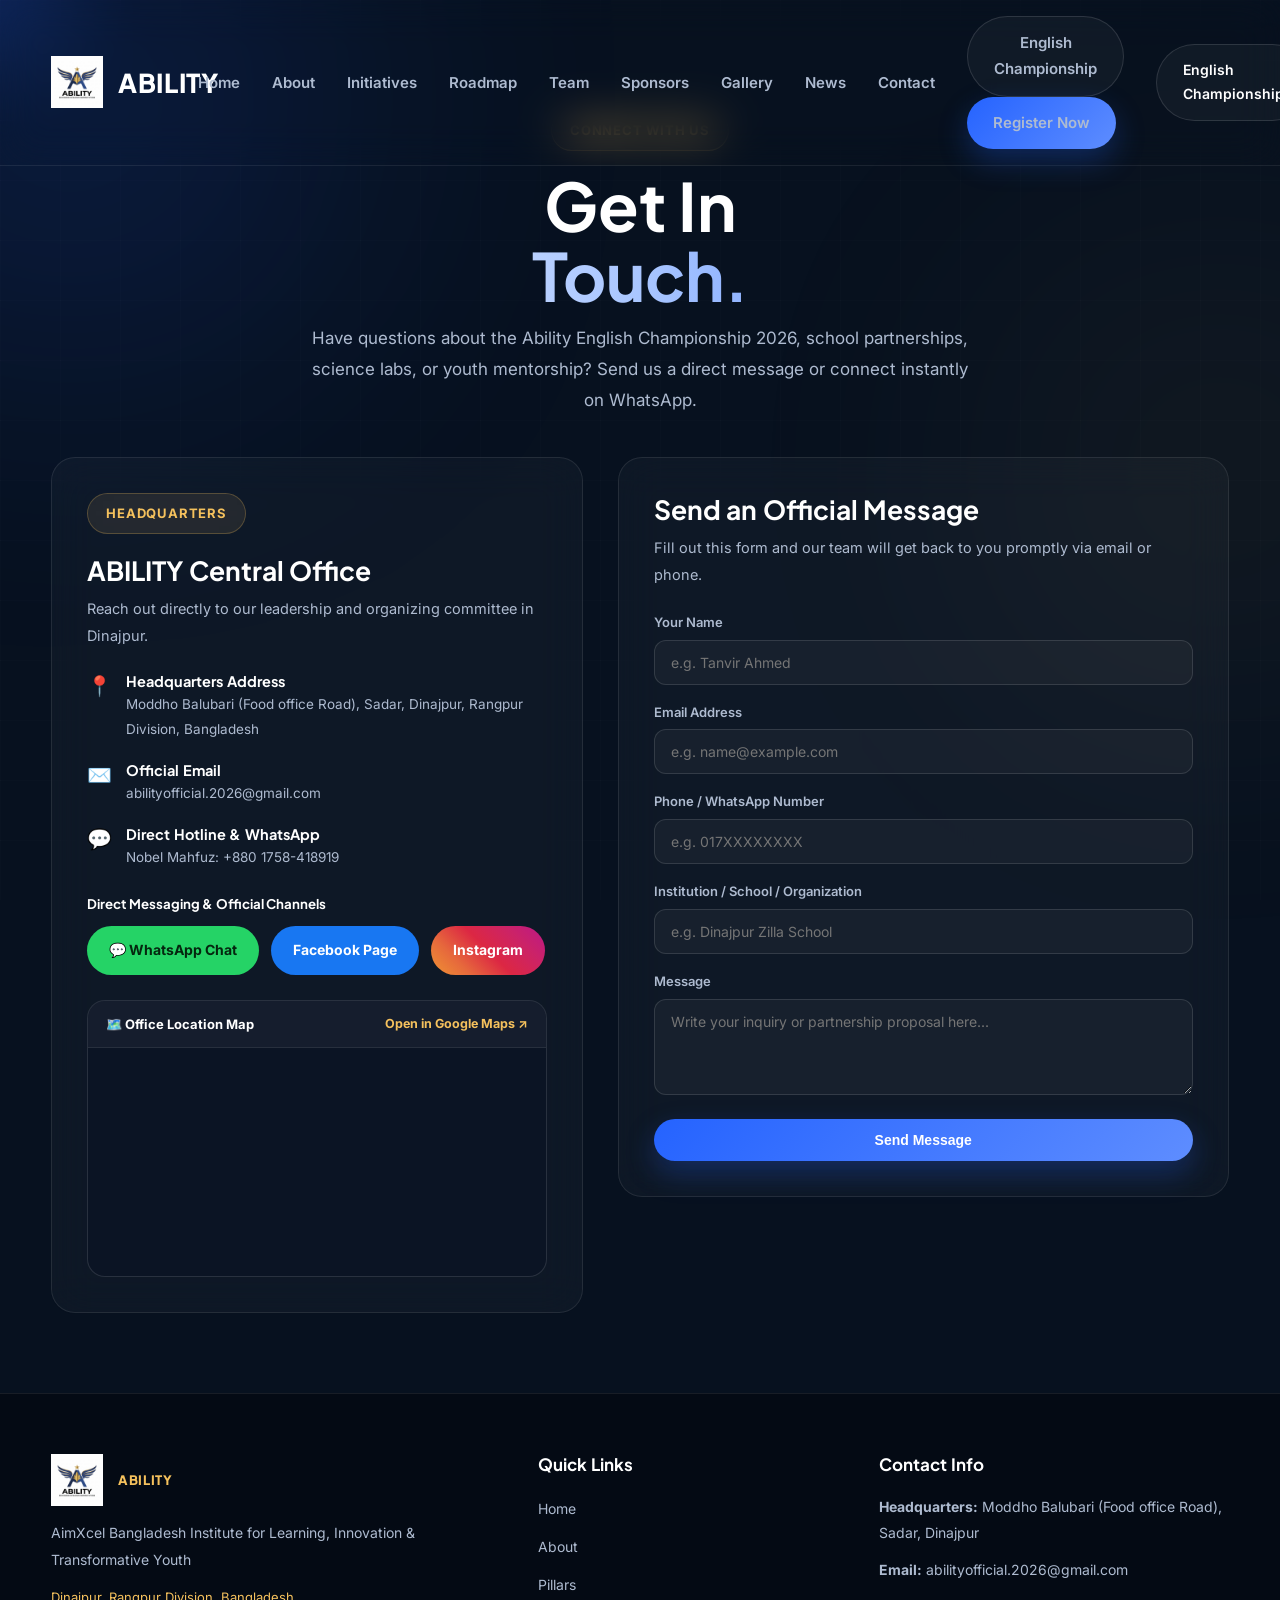
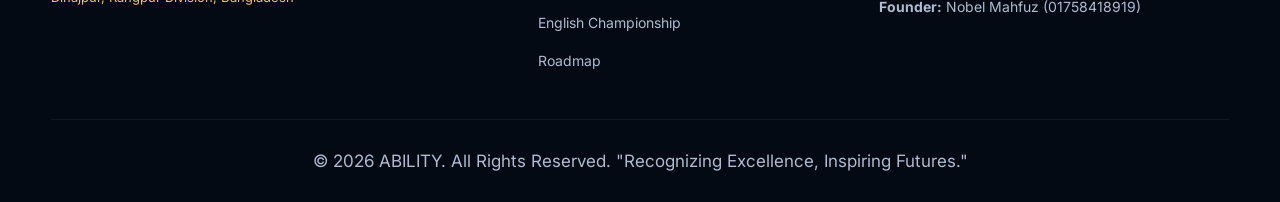
==== commit 85cfb4be: "Fixed absolute header, mobile orbit layout and unified navbar links" ====
--- a/contact.html
+++ b/contact.html
@@ -20,7 +20,7 @@
     <div class="background-glow glow-2"></div>
     <div class="mouse-glow"></div>
 
-    <!-- ================= HEADER ================= -->
+<!-- ================= HEADER ================= -->
     <header class="header">
         <div class="container">
             <nav class="navbar">
@@ -35,9 +35,16 @@
                     <li><a href="index.html#pillars">Initiatives</a></li>
                     <li><a href="index.html#roadmap">Roadmap</a></li>
                     <li><a href="team.html">Team</a></li>
+                    <li><a href="sponsors.html">Sponsors</a></li>
                     <li><a href="gallery.html">Gallery</a></li>
                     <li><a href="news.html">News</a></li>
-                    <li><a href="contact.html" class="active">Contact</a></li>
+                    <li><a href="contact.html">Contact</a></li>
+                    
+                    <!-- Mobile Action Links Inside Menu -->
+                    <div class="mobile-menu-actions">
+                        <a href="english-championship.html" class="btn btn-outline" style="text-align:center;">English Championship</a>
+                        <a href="register.html" class="btn btn-primary" style="text-align:center;">Register Now</a>
+                    </div>
                 </ul>
 
                 <div class="nav-buttons">
--- a/assets/css/style.css
+++ b/assets/css/style.css
@@ -2390,4 +2390,220 @@
     grid-template-columns: 1fr;
     max-width: 500px;
   }
+}
+/* ====================================================
+   MOBILE HEADER, NAVBAR & OVERFLOW FIXES
+==================================================== */
+@media (max-width: 992px) {
+
+  /* 1. FORCE HAMBURGER MENU DRAWER ON MOBILE */
+  .header .navbar {
+    display: flex !important;
+    justify-content: space-between !important;
+    align-items: center !important;
+    width: 100% !important;
+  }
+
+  .navbar .nav-menu {
+    position: fixed !important;
+    top: 70px !important;
+    left: -100% !important; /* Kept off-screen until clicked */
+    width: 100% !important;
+    height: calc(100vh - 70px) !important;
+    background: rgba(7, 17, 31, 0.98) !important;
+    backdrop-filter: blur(25px) !important;
+    -webkit-backdrop-filter: blur(25px) !important;
+    flex-direction: column !important;
+    justify-content: flex-start !important;
+    align-items: center !important;
+    padding-top: 40px !important;
+    gap: 20px !important;
+    transition: left 0.35s ease-in-out !important;
+    z-index: 9999 !important;
+    overflow-y: auto !important;
+  }
+
+  /* SLIDE IN WHEN HAMBURGER IS CLICKED */
+  .navbar .nav-menu.active {
+    left: 0 !important;
+  }
+
+  .nav-menu li a {
+    font-size: 18px !important;
+    font-weight: 700 !important;
+    color: #ffffff !important;
+  }
+
+  /* SHOW HAMBURGER BUTTON ON MOBILE */
+  .menu-btn {
+    display: flex !important;
+    flex-direction: column !important;
+    justify-content: center !important;
+    gap: 6px !important;
+    width: 36px !important;
+    height: 36px !important;
+    cursor: pointer !important;
+    z-index: 10000 !important;
+  }
+
+  .menu-btn span {
+    width: 100% !important;
+    height: 3px !important;
+    background: #ffffff !important;
+    border-radius: 999px !important;
+    transition: 0.3s ease !important;
+  }
+
+  /* HIDE DESKTOP ACTION BUTTONS ON SMALL SCREENS */
+  .nav-buttons {
+    display: none !important;
+  }
+
+  /* 2. FIX LOGO AND HEADINGS OVERLAPPING */
+  .logo span {
+    font-size: 20px !important;
+  }
+
+  .logo img {
+    width: 40px !important;
+    height: 40px !important;
+  }
+
+  /* 3. TIGHTEN MOBILE SECTION GAPS & PADDING */
+  section {
+    padding: 35px 0 !important;
+  }
+
+  .section-heading {
+    margin-bottom: 25px !important;
+  }
+
+  /* 4. FIX PAYMENT BOX BKASH NUMBER OVERFLOW (REGISTER PAGE) */
+  .payment-notice-card {
+    border-radius: 12px !important;
+    padding: 16px !important;
+  }
+
+  .payment-method {
+    flex-wrap: wrap !important;
+    gap: 8px !important;
+    font-size: 13px !important;
+  }
+
+  .payment-method code {
+    display: block !important;
+    width: 100% !important;
+    margin-top: 4px !important;
+    font-size: 14px !important;
+    word-break: break-all !important;
+  }
+}
+/* ====================================================
+   HEADER & MOBILE OVERLAPPING FIX (PERMANENT)
+==================================================== */
+
+/* 1. Header is normal at top, scrolls away naturally */
+.header {
+  position: absolute !important;
+  top: 0;
+  left: 0;
+  width: 100%;
+  z-index: 1000;
+  background: transparent !important;
+  box-shadow: none !important;
+}
+
+/* Clear top spacing so first section text is NOT covered */
+.hero, .page-hero {
+  padding-top: 110px !important;
+}
+
+/* 2. Mobile Specific Overrides */
+@media (max-width: 992px) {
+  
+  .header {
+    padding: 15px 0 !important;
+  }
+
+  /* Navigation Drawer */
+  .navbar .nav-menu {
+    position: fixed !important;
+    top: 0 !important;
+    left: -100% !important;
+    width: 80% !important;
+    max-width: 320px !important;
+    height: 100vh !important;
+    background: #07111f !important;
+    border-right: 1px solid rgba(255, 255, 255, 0.1);
+    flex-direction: column !important;
+    justify-content: flex-start !important;
+    align-items: flex-start !important;
+    padding: 80px 25px 30px 25px !important;
+    gap: 16px !important;
+    transition: left 0.3s ease-in-out !important;
+    z-index: 9999 !important;
+    box-shadow: 10px 0 30px rgba(0,0,0,0.8);
+  }
+
+  .navbar .nav-menu.active {
+    left: 0 !important;
+  }
+
+  .nav-menu li {
+    width: 100%;
+  }
+
+  .nav-menu li a {
+    font-size: 16px !important;
+    font-weight: 600 !important;
+    color: #ffffff !important;
+    display: block;
+    padding: 8px 0;
+  }
+
+  /* Hamburger Icon */
+  .menu-btn {
+    display: flex !important;
+    z-index: 10000 !important;
+  }
+
+  /* Mobile Extra Navigation Buttons Inside Menu */
+  .mobile-menu-actions {
+    display: flex;
+    flex-direction: column;
+    gap: 10px;
+    width: 100%;
+    margin-top: 15px;
+    padding-top: 15px;
+    border-top: 1px solid rgba(255, 255, 255, 0.1);
+  }
+
+  /* Orbit Knowledge Network Mobile Clean Layout */
+  .hero-visual {
+    min-height: auto !important;
+    margin-top: 30px !important;
+  }
+
+  .knowledge-network {
+    display: grid !important;
+    grid-template-columns: 1fr 1fr !important;
+    gap: 12px !important;
+    width: 100% !important;
+    height: auto !important;
+    position: static !important;
+  }
+
+  .network-node {
+    position: static !important;
+    width: 100% !important;
+    transform: none !important;
+    background: rgba(16, 27, 45, 0.8) !important;
+    border: 1px solid rgba(255, 255, 255, 0.1) !important;
+    border-radius: 12px !important;
+    padding: 12px !important;
+  }
+
+  .network-center, .line-1, .line-2, .line-3, .line-4 {
+    display: none !important; /* Hide floating orb on small screens for clean view */
+  }
 }
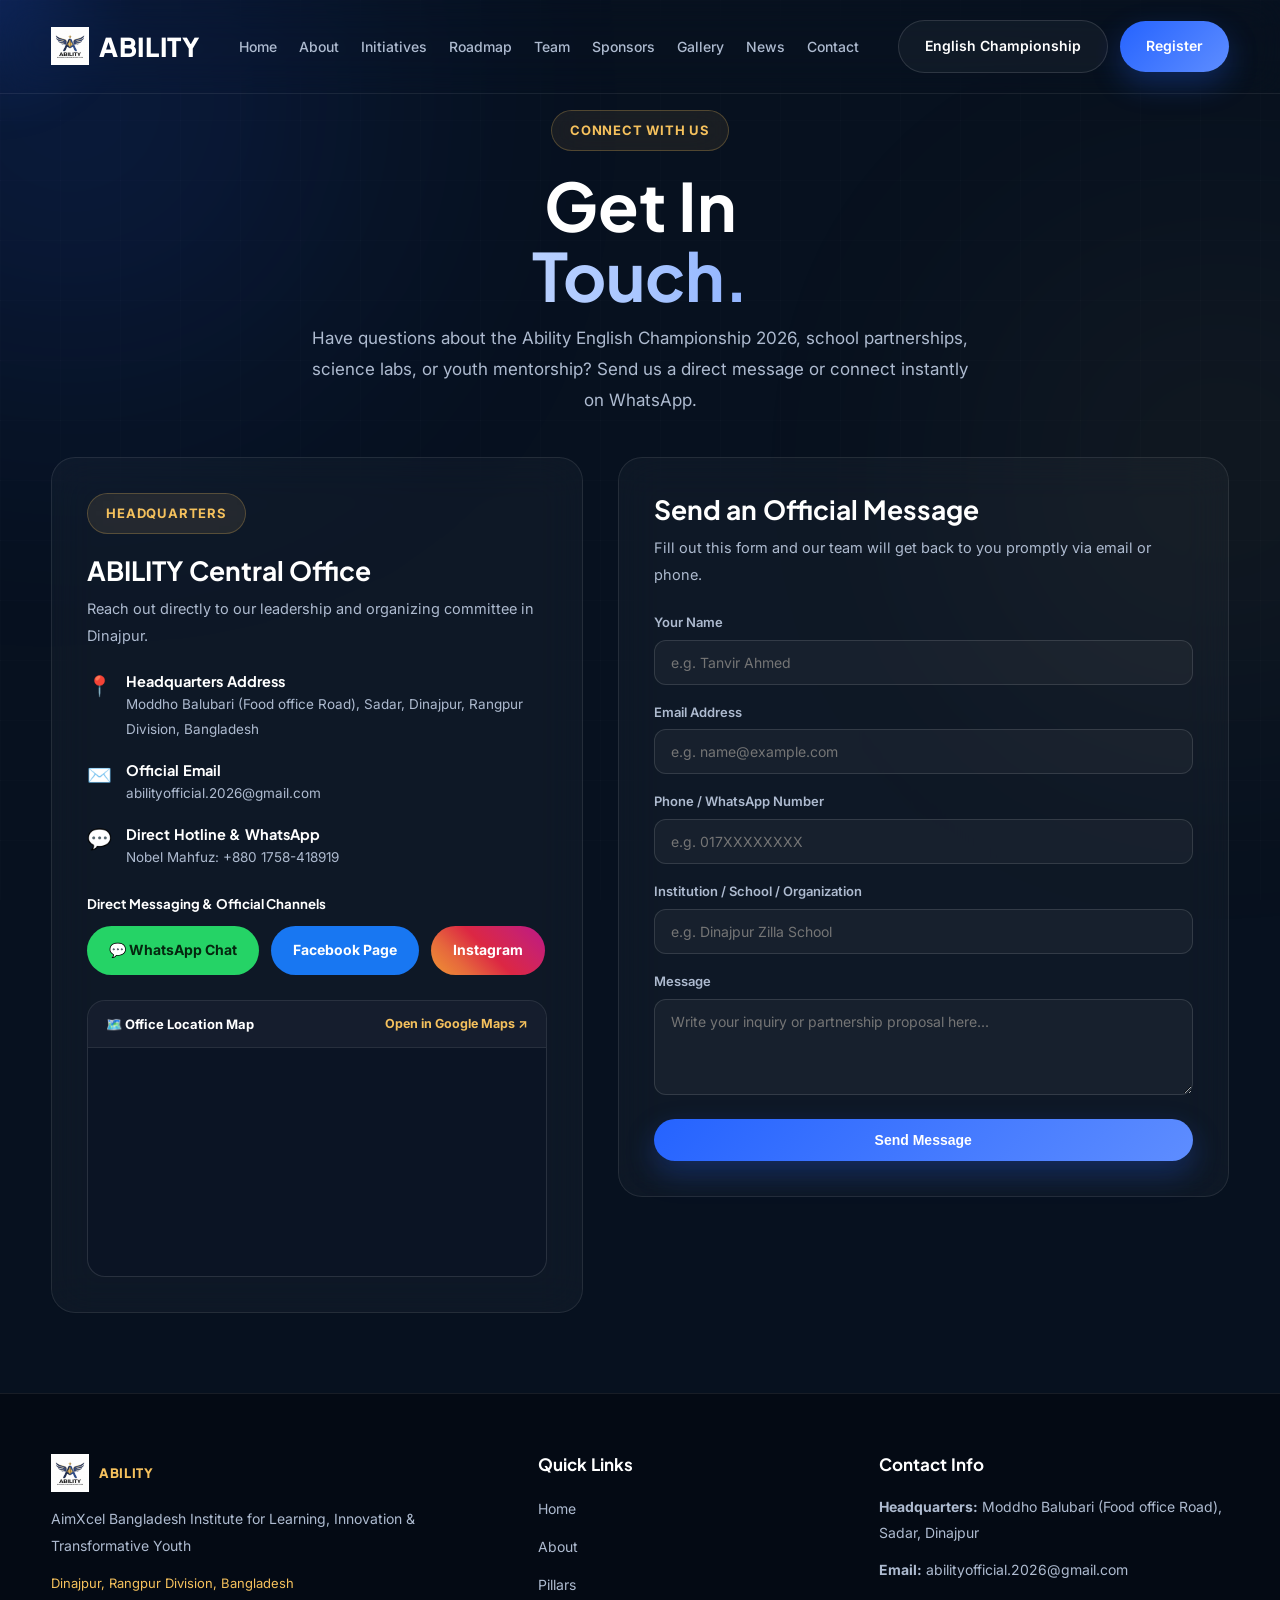
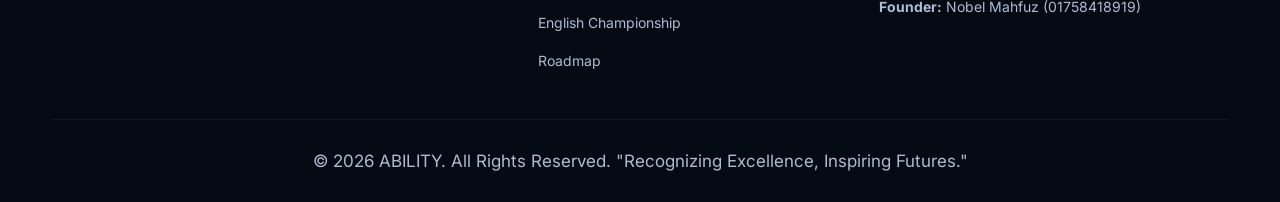
==== commit bd966750: "Restored original orbit design and fixed desktop header" ====
--- a/contact.html
+++ b/contact.html
@@ -40,11 +40,9 @@
                     <li><a href="news.html">News</a></li>
                     <li><a href="contact.html">Contact</a></li>
                     
-                    <!-- Mobile Action Links Inside Menu -->
-                    <div class="mobile-menu-actions">
-                        <a href="english-championship.html" class="btn btn-outline" style="text-align:center;">English Championship</a>
-                        <a href="register.html" class="btn btn-primary" style="text-align:center;">Register Now</a>
-                    </div>
+                    <!-- Mobile Drawer Buttons -->
+                    <li class="mobile-only-link"><a href="english-championship.html" class="btn btn-outline" style="text-align:center;">English Championship</a></li>
+                    <li class="mobile-only-link"><a href="register.html" class="btn btn-primary" style="text-align:center;">Register</a></li>
                 </ul>
 
                 <div class="nav-buttons">
--- a/assets/css/style.css
+++ b/assets/css/style.css
@@ -2499,111 +2499,162 @@
   }
 }
 /* ====================================================
-   HEADER & MOBILE OVERLAPPING FIX (PERMANENT)
+   NAVBAR & HEADER FIX (DESKTOP + MOBILE)
 ==================================================== */
 
-/* 1. Header is normal at top, scrolls away naturally */
+/* Desktop Header Base */
 .header {
-  position: absolute !important;
+  position: absolute;
   top: 0;
   left: 0;
   width: 100%;
   z-index: 1000;
-  background: transparent !important;
-  box-shadow: none !important;
-}
-
-/* Clear top spacing so first section text is NOT covered */
-.hero, .page-hero {
-  padding-top: 110px !important;
-}
-
-/* 2. Mobile Specific Overrides */
+  padding: 20px 0;
+  background: transparent;
+}
+
+.navbar {
+  display: flex;
+  align-items: center;
+  justify-content: space-between;
+  width: 100%;
+}
+
+.logo {
+  display: flex;
+  align-items: center;
+  gap: 10px;
+  font-weight: 800;
+  font-size: 20px;
+  color: #ffffff;
+  text-decoration: none;
+  white-space: nowrap;
+}
+
+.logo img {
+  height: 38px;
+  width: auto;
+}
+
+.nav-menu {
+  display: flex;
+  align-items: center;
+  gap: 22px;
+  list-style: none;
+  margin: 0;
+  padding: 0;
+}
+
+.nav-menu a {
+  color: #aebbd0;
+  font-weight: 500;
+  font-size: 14px;
+  text-decoration: none;
+  transition: color 0.3s ease;
+}
+
+.nav-menu a:hover,
+.nav-menu a.active {
+  color: #ffffff;
+}
+
+/* Hide mobile-only links on Desktop */
+.mobile-only-link {
+  display: none !important;
+}
+
+.nav-buttons {
+  display: flex;
+  align-items: center;
+  gap: 12px;
+}
+
+.menu-btn {
+  display: none;
+}
+
+/* Mobile responsive styles */
 @media (max-width: 992px) {
   
-  .header {
-    padding: 15px 0 !important;
-  }
-
-  /* Navigation Drawer */
-  .navbar .nav-menu {
-    position: fixed !important;
-    top: 0 !important;
-    left: -100% !important;
-    width: 80% !important;
-    max-width: 320px !important;
-    height: 100vh !important;
-    background: #07111f !important;
-    border-right: 1px solid rgba(255, 255, 255, 0.1);
-    flex-direction: column !important;
-    justify-content: flex-start !important;
-    align-items: flex-start !important;
-    padding: 80px 25px 30px 25px !important;
-    gap: 16px !important;
-    transition: left 0.3s ease-in-out !important;
-    z-index: 9999 !important;
-    box-shadow: 10px 0 30px rgba(0,0,0,0.8);
-  }
-
-  .navbar .nav-menu.active {
-    left: 0 !important;
-  }
-
-  .nav-menu li {
-    width: 100%;
-  }
-
-  .nav-menu li a {
-    font-size: 16px !important;
-    font-weight: 600 !important;
-    color: #ffffff !important;
-    display: block;
-    padding: 8px 0;
-  }
-
-  /* Hamburger Icon */
+  .hero, .page-hero {
+    padding-top: 100px !important;
+  }
+
   .menu-btn {
     display: flex !important;
-    z-index: 10000 !important;
-  }
-
-  /* Mobile Extra Navigation Buttons Inside Menu */
-  .mobile-menu-actions {
-    display: flex;
     flex-direction: column;
-    gap: 10px;
+    justify-content: space-between;
+    width: 28px;
+    height: 20px;
+    cursor: pointer;
+    z-index: 10001;
+  }
+
+  .menu-btn span {
     width: 100%;
-    margin-top: 15px;
-    padding-top: 15px;
-    border-top: 1px solid rgba(255, 255, 255, 0.1);
-  }
-
-  /* Orbit Knowledge Network Mobile Clean Layout */
+    height: 2px;
+    background-color: #ffffff;
+    border-radius: 2px;
+    transition: all 0.3s ease;
+  }
+
+  .nav-menu {
+    position: fixed;
+    top: 0;
+    right: -100%;
+    width: 280px;
+    height: 100vh;
+    background: #07111f;
+    flex-direction: column;
+    align-items: flex-start;
+    padding: 80px 25px 40px 25px;
+    gap: 18px;
+    transition: right 0.3s ease;
+    box-shadow: -10px 0 30px rgba(0,0,0,0.8);
+    z-index: 10000;
+  }
+
+  .nav-menu.active {
+    right: 0;
+  }
+
+  .mobile-only-link {
+    display: block !important;
+    width: 100%;
+  }
+
+  .nav-buttons {
+    display: none !important; /* Hidden on header bar for mobile */
+  }
+
+  /* Restore Original Knowledge Network Orbit for Mobile */
   .hero-visual {
-    min-height: auto !important;
-    margin-top: 30px !important;
+    min-height: 380px !important;
+    display: flex !important;
+    align-items: center !important;
+    justify-content: center !important;
   }
 
   .knowledge-network {
-    display: grid !important;
-    grid-template-columns: 1fr 1fr !important;
-    gap: 12px !important;
-    width: 100% !important;
-    height: auto !important;
-    position: static !important;
+    display: block !important;
+    position: relative !important;
+    width: 320px !important;
+    height: 320px !important;
+    margin: 0 auto !important;
+    transform: scale(0.85);
   }
 
   .network-node {
-    position: static !important;
-    width: 100% !important;
-    transform: none !important;
-    background: rgba(16, 27, 45, 0.8) !important;
-    border: 1px solid rgba(255, 255, 255, 0.1) !important;
-    border-radius: 12px !important;
-    padding: 12px !important;
-  }
-
-  .network-center, .line-1, .line-2, .line-3, .line-4 {
-    display: none !important; /* Hide floating orb on small screens for clean view */
+    position: absolute !important;
+    width: 120px !important;
+    padding: 8px !important;
+  }
+
+  .network-center {
+    display: block !important;
+    position: absolute !important;
+    top: 50% !important;
+    left: 50% !important;
+    transform: translate(-50%, -50%) !important;
   }
 }
